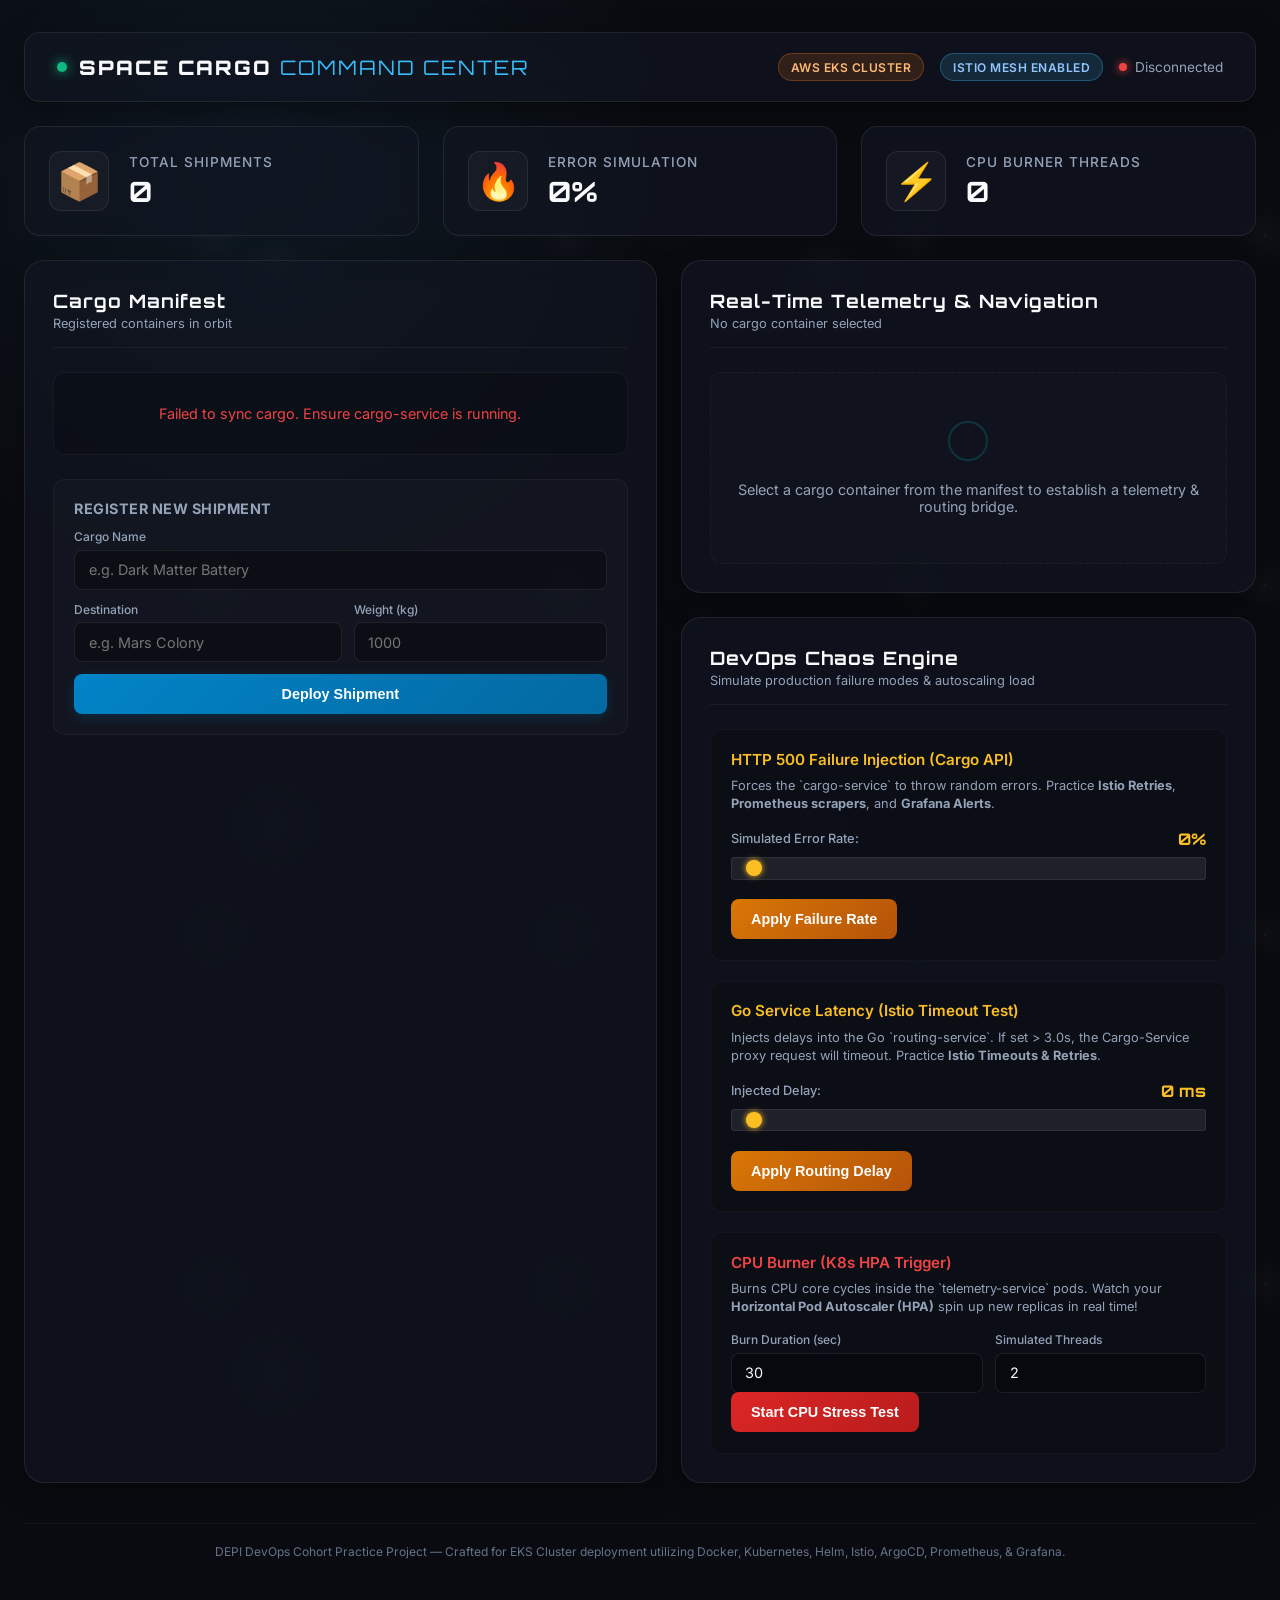
==== services/frontend/index.html @ b2c3ed79 "Fix title formatting in index.html" ====
<!DOCTYPE html>
<html lang="en">
<head>
    <meta charset="UTF-8">
    <meta name="viewport" content="width=device-width, initial-scale=1.0">
    <title>Space Cargo Command Center | DEPI DevOps</title>
    <!-- Google Fonts -->
    <link rel="preconnect" href="https://fonts.googleapis.com">
    <link rel="preconnect" href="https://fonts.gstatic.com" crossorigin>
    <link href="https://fonts.googleapis.com/css2?family=Inter:wght@300;400;500;600;700&family=Orbitron:wght@500;700;900&display=swap" rel="stylesheet">
    <link rel="stylesheet" href="style.css">
</head>
<body>
    <div class="glass-bg"></div>
    <div class="stars"></div>
    
    <div class="container">
        <!-- Header -->
        <header class="app-header">
            <div class="logo-area">
                <div class="glow-dot active"></div>
                <h1>SPACE CARGO <span class="thin">COMMAND CENTER</span></h1>
            </div>
            <div class="system-status">
                <span class="badge eks-badge">AWS EKS Cluster</span>
                <span class="badge istio-badge">Istio Mesh Enabled</span>
                <span class="connection-status" id="connection-status">
                    <span class="status-circle green"></span> Connected
                </span>
            </div>
        </header>

        <!-- Metrics Row -->
        <section class="metrics-row">
            <div class="metric-card card-glow-blue">
                <div class="card-icon">📦</div>
                <div class="card-info">
                    <h3>Total Shipments</h3>
                    <p class="metric-value" id="metric-total-shipments">0</p>
                </div>
            </div>
            <div class="metric-card card-glow-amber">
                <div class="card-icon">🔥</div>
                <div class="card-info">
                    <h3>Error Simulation</h3>
                    <p class="metric-value" id="metric-error-rate">0%</p>
                </div>
            </div>
            <div class="metric-card card-glow-red" id="metric-hpa-card">
                <div class="card-icon">⚡</div>
                <div class="card-info">
                    <h3>CPU Burner Threads</h3>
                    <p class="metric-value" id="metric-cpu-load">0</p>
                </div>
            </div>
        </section>

        <!-- Main Dashboard Split -->
        <main class="dashboard-grid">
            
            <!-- Left Side: Cargo Management -->
            <div class="panel cargo-panel">
                <div class="panel-header">
                    <h2>Cargo Manifest</h2>
                    <span class="panel-subtitle">Registered containers in orbit</span>
                </div>
                
                <div class="cargo-list-wrapper">
                    <ul id="cargo-list" class="cargo-list">
                        <!-- Loaded dynamically -->
                        <div class="loader-placeholder">Connecting to cargo registry...</div>
                    </ul>
                </div>

                <div class="form-container">
                    <h3>Register New Shipment</h3>
                    <form id="new-cargo-form" class="cargo-form">
                        <div class="form-group">
                            <label for="cargo-name">Cargo Name</label>
                            <input type="text" id="cargo-name" placeholder="e.g. Dark Matter Battery" required autocomplete="off">
                        </div>
                        <div class="form-row">
                            <div class="form-group">
                                <label for="cargo-destination">Destination</label>
                                <input type="text" id="cargo-destination" placeholder="e.g. Mars Colony" required autocomplete="off">
                            </div>
                            <div class="form-group">
                                <label for="cargo-weight">Weight (kg)</label>
                                <input type="number" id="cargo-weight" placeholder="1000" min="1" required autocomplete="off">
                            </div>
                        </div>
                        <button type="submit" class="btn btn-primary">Deploy Shipment</button>
                    </form>
                </div>
            </div>

            <!-- Right Side: Telemetry Details & DevOps Simulation -->
            <div class="right-column-grid">
                
                <!-- Telemetry & Navigation Viewer -->
                <div class="panel telemetry-panel">
                    <div class="panel-header">
                        <h2>Real-Time Telemetry & Navigation</h2>
                        <span class="panel-subtitle" id="selected-cargo-title">No cargo container selected</span>
                    </div>

                    <div class="telemetry-details" id="telemetry-details" style="display: none;">
                        <div class="telemetry-status-banner" id="telemetry-status-banner">
                            <span class="pulse-indicator red-glow"></span>
                            STATUS: <span id="telemetry-status-text">UNKNOWN</span>
                        </div>
                        
                        <div class="telemetry-widgets">
                            <div class="widget">
                                <span class="widget-label">Core Temp</span>
                                <div class="widget-value-row">
                                    <span class="widget-value" id="telemetry-temp">0.0</span>
                                    <span class="widget-unit">°C</span>
                                </div>
                                <div class="progress-bar-bg"><div class="progress-bar" id="temp-progress" style="width: 0%"></div></div>
                            </div>
                            <div class="widget">
                                <span class="widget-label">Fusion Fuel</span>
                                <div class="widget-value-row">
                                    <span class="widget-value" id="telemetry-fuel">0.0</span>
                                    <span class="widget-unit">%</span>
                                </div>
                                <div class="progress-bar-bg"><div class="progress-bar" id="fuel-progress" style="width: 0%"></div></div>
                            </div>
                            <div class="widget">
                                <span class="widget-label">Vibration Gs</span>
                                <div class="widget-value-row">
                                    <span class="widget-value" id="telemetry-vibe">0.00</span>
                                    <span class="widget-unit">G</span>
                                </div>
                                <div class="progress-bar-bg"><div class="progress-bar" id="vibe-progress" style="width: 0%"></div></div>
                            </div>
                            <div class="widget">
                                <span class="widget-label">Chamber Press.</span>
                                <div class="widget-value-row">
                                    <span class="widget-value" id="telemetry-press">0.0</span>
                                    <span class="widget-unit">kPa</span>
                                </div>
                                <div class="progress-bar-bg"><div class="progress-bar" id="press-progress" style="width: 0%"></div></div>
                            </div>
                        </div>

                        <!-- Go Service Waypoint Navigation Route -->
                        <div class="routing-section" id="routing-section">
                            <h4>Orbital Path Routing (Go Service)</h4>
                            <div class="route-tracker-container">
                                <div class="route-tracker-line"></div>
                                <div class="route-nodes" id="route-nodes">
                                    <!-- Populated dynamically -->
                                </div>
                            </div>
                            <div class="route-stats-row">
                                <div class="route-stat">
                                    <span class="route-stat-label">Estimated Distance</span>
                                    <span class="route-stat-value" id="route-distance">0.00 M km</span>
                                </div>
                                <div class="route-stat">
                                    <span class="route-stat-label">Calculated Transit Time</span>
                                    <span class="route-stat-value" id="route-eta">0 Hours</span>
                                </div>
                            </div>
                        </div>

                        <div class="telemetry-meta">
                            <span>Last ping: <strong id="telemetry-time">N/A</strong></span>
                            <span>EKS Gateway Routing: <strong class="green-text">Active</strong></span>
                        </div>
                    </div>
                    
                    <div id="no-telemetry-fallback" class="no-selection-message">
                        <div class="pulse-ring"></div>
                        Select a cargo container from the manifest to establish a telemetry & routing bridge.
                    </div>
                </div>

                <!-- DevOps Practice Controller -->
                <div class="panel devops-panel">
                    <div class="panel-header">
                        <h2>DevOps Chaos Engine</h2>
                        <span class="panel-subtitle">Simulate production failure modes & autoscaling load</span>
                    </div>

                    <div class="chaos-controls">
                        <!-- Error injection controls -->
                        <div class="chaos-card error-injector">
                            <h3>HTTP 500 Failure Injection (Cargo API)</h3>
                            <p class="control-desc">Forces the `cargo-service` to throw random errors. Practice <strong>Istio Retries</strong>, <strong>Prometheus scrapers</strong>, and <strong>Grafana Alerts</strong>.</p>
                            
                            <div class="slider-row">
                                <label for="error-rate-input">Simulated Error Rate:</label>
                                <span class="slider-value" id="error-rate-val">0%</span>
                            </div>
                            <input type="range" id="error-rate-input" min="0" max="100" value="0" class="styled-slider">
                            
                            <button id="btn-update-errors" class="btn btn-warning">Apply Failure Rate</button>
                        </div>

                        <!-- Go Service Latency injection controls -->
                        <div class="chaos-card latency-injector">
                            <h3>Go Service Latency (Istio Timeout Test)</h3>
                            <p class="control-desc">Injects delays into the Go `routing-service`. If set > 3.0s, the Cargo-Service proxy request will timeout. Practice <strong>Istio Timeouts & Retries</strong>.</p>
                            
                            <div class="slider-row">
                                <label for="latency-ms-input">Injected Delay:</label>
                                <span class="slider-value" id="latency-ms-val">0 ms</span>
                            </div>
                            <input type="range" id="latency-ms-input" min="0" max="4000" step="500" value="0" class="styled-slider">
                            
                            <button id="btn-update-latency" class="btn btn-warning">Apply Routing Delay</button>
                        </div>

                        <!-- Load generator controls -->
                        <div class="chaos-card load-generator">
                            <h3>CPU Burner (K8s HPA Trigger)</h3>
                            <p class="control-desc">Burns CPU core cycles inside the `telemetry-service` pods. Watch your <strong>Horizontal Pod Autoscaler (HPA)</strong> spin up new replicas in real time!</p>
                            
                            <div class="form-row">
                                <div class="form-group">
                                    <label for="load-duration">Burn Duration (sec)</label>
                                    <input type="number" id="load-duration" value="30" min="5" max="300">
                                </div>
                                <div class="form-group">
                                    <label for="load-cores">Simulated Threads</label>
                                    <input type="number" id="load-cores" value="2" min="1" max="4">
                                </div>
                            </div>
                            
                            <button id="btn-trigger-load" class="btn btn-danger">Start CPU Stress Test</button>
                        </div>
                    </div>
                </div>

            </div>

        </main>
        
        <!-- DevOps Architecture Educational Modal/Footer -->
        <footer class="app-footer">
            <p>DEPI DevOps Cohort Practice Project — Crafted for EKS Cluster deployment utilizing Docker, Kubernetes, Helm, Istio, ArgoCD, Prometheus, & Grafana.</p>
        </footer>
    </div>

    <script src="app.js"></script>
</body>
</html>
---- services/frontend/style.css ----
/* Design System variables */
:root {
    --bg-base: #0a0b10;
    --bg-panel: rgba(18, 22, 35, 0.65);
    --bg-panel-hover: rgba(26, 31, 48, 0.8);
    --border-color: rgba(255, 255, 255, 0.08);
    --border-glow: rgba(0, 242, 254, 0.15);
    
    --text-primary: #f8fafc;
    --text-secondary: #94a3b8;
    --text-muted: #64748b;
    
    --color-blue: #38bdf8;
    --color-blue-glow: rgba(56, 189, 248, 0.4);
    
    --color-amber: #fbbf24;
    --color-amber-glow: rgba(251, 191, 36, 0.4);
    
    --color-red: #ef4444;
    --color-red-glow: rgba(239, 68, 68, 0.4);
    
    --color-green: #10b981;
    --color-green-glow: rgba(16, 185, 129, 0.4);
    
    --font-sans: 'Inter', sans-serif;
    --font-mono: 'Orbitron', sans-serif;
}

* {
    box-sizing: border-box;
    margin: 0;
    padding: 0;
}

body {
    font-family: var(--font-sans);
    background-color: var(--bg-base);
    color: var(--text-primary);
    min-height: 100vh;
    overflow-x: hidden;
    position: relative;
    padding-bottom: 2rem;
}

/* Background sci-fi decorations */
.glass-bg {
    position: absolute;
    top: -20%;
    left: -10%;
    width: 60%;
    height: 60%;
    background: radial-gradient(circle, rgba(56, 189, 248, 0.08) 0%, rgba(0,0,0,0) 70%);
    z-index: -2;
    pointer-events: none;
}

.stars {
    position: absolute;
    top: 0;
    left: 0;
    width: 100%;
    height: 100%;
    background-image: 
        radial-gradient(white, rgba(255,255,255,.2) 2px, transparent 40px),
        radial-gradient(white, rgba(255,255,255,.15) 1px, transparent 30px);
    background-size: 550px 550px, 350px 350px;
    background-position: 0 0, 40px 60px;
    opacity: 0.15;
    z-index: -1;
}

.container {
    max-width: 1300px;
    margin: 0 auto;
    padding: 2rem 1.5rem;
    display: flex;
    flex-direction: column;
    gap: 1.5rem;
}

/* Header */
.app-header {
    display: flex;
    justify-content: space-between;
    align-items: center;
    padding: 1.25rem 2rem;
    background: var(--bg-panel);
    border: 1px solid var(--border-color);
    border-radius: 16px;
    backdrop-filter: blur(12px);
    box-shadow: 0 8px 32px rgba(0, 0, 0, 0.4);
}

.logo-area {
    display: flex;
    align-items: center;
    gap: 0.75rem;
}

.logo-area h1 {
    font-family: var(--font-mono);
    font-size: 1.25rem;
    letter-spacing: 2px;
    font-weight: 900;
    color: var(--text-primary);
}

.logo-area h1 .thin {
    font-weight: 300;
    color: var(--color-blue);
}

.glow-dot {
    width: 10px;
    height: 10px;
    border-radius: 50%;
    position: relative;
}

.glow-dot.active {
    background-color: var(--color-green);
    box-shadow: 0 0 12px var(--color-green);
    animation: pulse 2s infinite;
}

@keyframes pulse {
    0% { transform: scale(1); opacity: 1; }
    50% { transform: scale(1.3); opacity: 0.6; }
    100% { transform: scale(1); opacity: 1; }
}

.system-status {
    display: flex;
    align-items: center;
    gap: 1rem;
}

.badge {
    font-size: 0.75rem;
    font-weight: 600;
    padding: 0.35rem 0.75rem;
    border-radius: 20px;
    text-transform: uppercase;
    letter-spacing: 0.5px;
}

.eks-badge {
    background: rgba(249, 115, 22, 0.15);
    color: #fdba74;
    border: 1px solid rgba(249, 115, 22, 0.3);
}

.istio-badge {
    background: rgba(56, 189, 248, 0.15);
    color: #93c5fd;
    border: 1px solid rgba(56, 189, 248, 0.3);
}

.connection-status {
    display: inline-flex;
    align-items: center;
    gap: 0.5rem;
    font-size: 0.85rem;
    color: var(--text-secondary);
}

.status-circle {
    width: 8px;
    height: 8px;
    border-radius: 50%;
}

.status-circle.green {
    background-color: var(--color-green);
    box-shadow: 0 0 8px var(--color-green);
}

.status-circle.red {
    background-color: var(--color-red);
    box-shadow: 0 0 8px var(--color-red);
}

/* Metrics Row */
.metrics-row {
    display: grid;
    grid-template-columns: repeat(auto-fit, minmax(280px, 1fr));
    gap: 1.5rem;
}

.metric-card {
    background: var(--bg-panel);
    border: 1px solid var(--border-color);
    border-radius: 16px;
    padding: 1.5rem;
    display: flex;
    align-items: center;
    gap: 1.25rem;
    backdrop-filter: blur(12px);
    transition: transform 0.3s ease, border-color 0.3s ease, box-shadow 0.3s ease;
}

.metric-card:hover {
    transform: translateY(-4px);
}

.card-glow-blue:hover {
    border-color: rgba(56, 189, 248, 0.3);
    box-shadow: 0 8px 24px rgba(56, 189, 248, 0.15);
}

.card-glow-amber:hover {
    border-color: rgba(251, 191, 36, 0.3);
    box-shadow: 0 8px 24px rgba(251, 191, 36, 0.15);
}

.card-glow-red:hover {
    border-color: rgba(239, 68, 68, 0.3);
    box-shadow: 0 8px 24px rgba(239, 68, 68, 0.15);
}

.card-glow-red.burning {
    border-color: var(--color-red);
    box-shadow: 0 0 20px rgba(239, 68, 68, 0.3);
    animation: card-alert-pulse 1.5s infinite;
}

@keyframes card-alert-pulse {
    0% { background: var(--bg-panel); }
    50% { background: rgba(239, 68, 68, 0.05); }
    100% { background: var(--bg-panel); }
}

.card-icon {
    font-size: 2.25rem;
    width: 60px;
    height: 60px;
    border-radius: 12px;
    background: rgba(255, 255, 255, 0.03);
    display: flex;
    align-items: center;
    justify-content: center;
    border: 1px solid var(--border-color);
}

.card-info h3 {
    font-size: 0.85rem;
    text-transform: uppercase;
    letter-spacing: 1px;
    color: var(--text-secondary);
    font-weight: 500;
}

.metric-value {
    font-family: var(--font-mono);
    font-size: 1.75rem;
    font-weight: 700;
    margin-top: 0.25rem;
}

/* Dashboard Grid Split */
.dashboard-grid {
    display: grid;
    grid-template-columns: 1.1fr 1fr;
    gap: 1.5rem;
}

@media (max-width: 968px) {
    .dashboard-grid {
        grid-template-columns: 1fr;
    }
}

.right-column-grid {
    display: flex;
    flex-direction: column;
    gap: 1.5rem;
}

/* Panels */
.panel {
    background: var(--bg-panel);
    border: 1px solid var(--border-color);
    border-radius: 20px;
    padding: 1.75rem;
    backdrop-filter: blur(12px);
    box-shadow: 0 10px 30px rgba(0, 0, 0, 0.3);
}

.panel-header {
    margin-bottom: 1.5rem;
    border-bottom: 1px solid rgba(255, 255, 255, 0.05);
    padding-bottom: 1rem;
}

.panel-header h2 {
    font-family: var(--font-mono);
    font-size: 1.15rem;
    letter-spacing: 1px;
}

.panel-subtitle {
    font-size: 0.8rem;
    color: var(--text-secondary);
    display: block;
    margin-top: 0.25rem;
}

/* Cargo List */
.cargo-list-wrapper {
    max-height: 300px;
    overflow-y: auto;
    margin-bottom: 1.5rem;
    border: 1px solid rgba(255, 255, 255, 0.05);
    border-radius: 12px;
    background: rgba(0, 0, 0, 0.2);
}

.cargo-list {
    list-style: none;
}

.cargo-item {
    display: flex;
    justify-content: space-between;
    align-items: center;
    padding: 1rem 1.25rem;
    border-bottom: 1px solid rgba(255, 255, 255, 0.04);
    cursor: pointer;
    transition: background 0.2s ease, border-color 0.2s ease;
}

.cargo-item:last-child {
    border-bottom: none;
}

.cargo-item:hover {
    background: rgba(255, 255, 255, 0.03);
}

.cargo-item.selected {
    background: rgba(56, 189, 248, 0.06);
    border-left: 3px solid var(--color-blue);
    padding-left: calc(1.25rem - 3px);
}

.cargo-meta {
    display: flex;
    flex-direction: column;
    gap: 0.25rem;
}

.cargo-id {
    font-family: var(--font-mono);
    font-size: 0.75rem;
    color: var(--color-blue);
    font-weight: 700;
}

.cargo-name {
    font-weight: 600;
    font-size: 0.95rem;
}

.cargo-dest {
    font-size: 0.75rem;
    color: var(--text-muted);
}

.cargo-stats {
    text-align: right;
    display: flex;
    flex-direction: column;
    gap: 0.25rem;
}

.cargo-weight {
    font-size: 0.85rem;
    font-family: var(--font-mono);
}

.cargo-status-badge {
    font-size: 0.7rem;
    padding: 0.15rem 0.5rem;
    border-radius: 10px;
    background: rgba(16, 185, 129, 0.15);
    color: var(--color-green);
    border: 1px solid rgba(16, 185, 129, 0.2);
    display: inline-block;
    align-self: flex-end;
}

/* Forms */
.form-container {
    background: rgba(255, 255, 255, 0.02);
    border: 1px solid rgba(255, 255, 255, 0.04);
    border-radius: 12px;
    padding: 1.25rem;
}

.form-container h3 {
    font-size: 0.9rem;
    margin-bottom: 0.75rem;
    color: var(--text-secondary);
    text-transform: uppercase;
    letter-spacing: 0.5px;
}

.cargo-form {
    display: flex;
    flex-direction: column;
    gap: 0.75rem;
}

.form-group {
    display: flex;
    flex-direction: column;
    gap: 0.35rem;
}

.form-row {
    display: grid;
    grid-template-columns: 1.2fr 1fr;
    gap: 0.75rem;
}

label {
    font-size: 0.75rem;
    color: var(--text-secondary);
    font-weight: 500;
}

input {
    background: rgba(0, 0, 0, 0.3);
    border: 1px solid var(--border-color);
    padding: 0.65rem 0.85rem;
    border-radius: 8px;
    color: var(--text-primary);
    font-family: var(--font-sans);
    font-size: 0.9rem;
    transition: border-color 0.2s ease, box-shadow 0.2s ease;
}

input:focus {
    outline: none;
    border-color: var(--color-blue);
    box-shadow: 0 0 8px rgba(56, 189, 248, 0.25);
}

/* Buttons */
.btn {
    padding: 0.75rem 1.25rem;
    border: none;
    border-radius: 8px;
    font-weight: 600;
    cursor: pointer;
    font-size: 0.9rem;
    transition: all 0.2s ease;
    text-align: center;
}

.btn-primary {
    background: linear-gradient(135deg, #0284c7 0%, #0369a1 100%);
    color: white;
    box-shadow: 0 4px 12px rgba(2, 132, 199, 0.2);
}

.btn-primary:hover {
    background: linear-gradient(135deg, #0ea5e9 0%, #0284c7 100%);
    box-shadow: 0 4px 16px rgba(14, 165, 233, 0.35);
}

.btn-warning {
    background: linear-gradient(135deg, #d97706 0%, #b45309 100%);
    color: white;
}

.btn-warning:hover {
    background: linear-gradient(135deg, #f59e0b 0%, #d97706 100%);
    box-shadow: 0 4px 16px rgba(245, 158, 11, 0.3);
}

.btn-danger {
    background: linear-gradient(135deg, #dc2626 0%, #b91c1c 100%);
    color: white;
}

.btn-danger:hover {
    background: linear-gradient(135deg, #ef4444 0%, #dc2626 100%);
    box-shadow: 0 4px 16px rgba(239, 68, 68, 0.3);
}

.btn:active {
    transform: scale(0.98);
}

/* Telemetry Widgets */
.telemetry-status-banner {
    display: flex;
    align-items: center;
    gap: 0.5rem;
    padding: 0.75rem 1rem;
    background: rgba(255, 255, 255, 0.02);
    border: 1px solid var(--border-color);
    border-radius: 8px;
    margin-bottom: 1.25rem;
    font-family: var(--font-mono);
    font-size: 0.8rem;
    font-weight: 700;
}

.pulse-indicator {
    width: 8px;
    height: 8px;
    border-radius: 50%;
    display: inline-block;
}

.red-glow { background-color: var(--color-red); box-shadow: 0 0 10px var(--color-red); }
.green-glow { background-color: var(--color-green); box-shadow: 0 0 10px var(--color-green); }
.amber-glow { background-color: var(--color-amber); box-shadow: 0 0 10px var(--color-amber); }

.telemetry-widgets {
    display: grid;
    grid-template-columns: 1fr 1fr;
    gap: 1rem;
    margin-bottom: 1.25rem;
}

@media (max-width: 480px) {
    .telemetry-widgets {
        grid-template-columns: 1fr;
    }
}

.widget {
    background: rgba(0, 0, 0, 0.2);
    border: 1px solid rgba(255, 255, 255, 0.03);
    padding: 1rem;
    border-radius: 12px;
}

.widget-label {
    font-size: 0.75rem;
    color: var(--text-secondary);
    display: block;
    margin-bottom: 0.25rem;
}

.widget-value-row {
    display: flex;
    align-items: baseline;
    gap: 0.25rem;
    margin-bottom: 0.5rem;
}

.widget-value {
    font-family: var(--font-mono);
    font-size: 1.5rem;
    font-weight: 700;
}

.widget-unit {
    font-size: 0.8rem;
    color: var(--text-muted);
}

.progress-bar-bg {
    height: 4px;
    background: rgba(255, 255, 255, 0.05);
    border-radius: 2px;
    overflow: hidden;
}

.progress-bar {
    height: 100%;
    background-color: var(--color-blue);
    width: 0%;
    transition: width 0.4s cubic-bezier(0.1, 0.8, 0.3, 1);
}

.telemetry-meta {
    display: flex;
    justify-content: space-between;
    font-size: 0.75rem;
    color: var(--text-muted);
    margin-top: 1rem;
}

.green-text {
    color: var(--color-green);
}

/* fallbacks */
.no-selection-message {
    padding: 3rem 1.5rem;
    text-align: center;
    color: var(--text-secondary);
    font-size: 0.9rem;
    display: flex;
    flex-direction: column;
    align-items: center;
    gap: 1.25rem;
    background: rgba(255,255,255,0.01);
    border: 1px dashed rgba(255, 255, 255, 0.05);
    border-radius: 12px;
}

.pulse-ring {
    width: 40px;
    height: 40px;
    border: 2px solid var(--border-glow);
    border-radius: 50%;
    animation: ping-ring 2.5s infinite;
}

@keyframes ping-ring {
    0% { transform: scale(0.9); opacity: 0.1; }
    50% { transform: scale(1.1); opacity: 0.5; }
    100% { transform: scale(0.9); opacity: 0.1; }
}

.loader-placeholder {
    padding: 2rem;
    text-align: center;
    color: var(--text-muted);
    font-size: 0.9rem;
}

/* Go Routing Path Styling */
.routing-section {
    background: rgba(255, 255, 255, 0.01);
    border: 1px solid rgba(255, 255, 255, 0.03);
    border-radius: 12px;
    padding: 1.25rem;
    margin-bottom: 1.25rem;
}

.routing-section h4 {
    font-family: var(--font-mono);
    font-size: 0.8rem;
    text-transform: uppercase;
    letter-spacing: 1px;
    color: var(--text-secondary);
    margin-bottom: 1.25rem;
}

.route-tracker-container {
    position: relative;
    height: 60px;
    margin-bottom: 1rem;
    display: flex;
    align-items: center;
}

.route-tracker-line {
    position: absolute;
    left: 10px;
    right: 10px;
    height: 2px;
    background: linear-gradient(90deg, var(--color-blue) 0%, rgba(56, 189, 248, 0.15) 100%);
    z-index: 1;
}

.route-nodes {
    width: 100%;
    display: flex;
    justify-content: space-between;
    z-index: 2;
}

.route-node {
    display: flex;
    flex-direction: column;
    align-items: center;
    gap: 0.5rem;
    position: relative;
}

.node-dot {
    width: 12px;
    height: 12px;
    border-radius: 50%;
    background-color: #334155;
    border: 2px solid #1e293b;
    transition: all 0.3s ease;
}

.route-node.completed .node-dot {
    background-color: var(--color-blue);
    box-shadow: 0 0 6px var(--color-blue);
}

.route-node.active .node-dot {
    background-color: var(--color-green);
    box-shadow: 0 0 10px var(--color-green);
    animation: pulse 1.5s infinite;
}

.node-label {
    font-size: 0.65rem;
    font-weight: 500;
    color: var(--text-muted);
    text-align: center;
    max-width: 65px;
    white-space: nowrap;
    overflow: hidden;
    text-overflow: ellipsis;
}

.route-node.active .node-label {
    color: var(--color-green);
    font-weight: 700;
}

.route-node.completed .node-label {
    color: var(--color-blue);
}

.route-stats-row {
    display: flex;
    justify-content: space-between;
    background: rgba(0, 0, 0, 0.15);
    border-radius: 8px;
    padding: 0.75rem 1rem;
}

.route-stat {
    display: flex;
    flex-direction: column;
    gap: 0.25rem;
}

.route-stat-label {
    font-size: 0.7rem;
    color: var(--text-muted);
}

.route-stat-value {
    font-family: var(--font-mono);
    font-size: 0.85rem;
    font-weight: 700;
    color: var(--color-blue);
}

/* Chaos Section */
.chaos-controls {
    display: flex;
    flex-direction: column;
    gap: 1.25rem;
}

.chaos-card {
    background: rgba(0, 0, 0, 0.15);
    border: 1px solid rgba(255, 255, 255, 0.03);
    border-radius: 12px;
    padding: 1.25rem;
}

.chaos-card h3 {
    font-size: 0.95rem;
    font-weight: 600;
    margin-bottom: 0.5rem;
    display: flex;
    align-items: center;
    gap: 0.5rem;
}

.error-injector h3 { color: var(--color-amber); }
.latency-injector h3 { color: var(--color-amber); }
.load-generator h3 { color: var(--color-red); }

.control-desc {
    font-size: 0.8rem;
    color: var(--text-secondary);
    line-height: 1.4;
    margin-bottom: 1rem;
}

.slider-row {
    display: flex;
    justify-content: space-between;
    align-items: center;
    margin-bottom: 0.5rem;
}

.slider-row label {
    font-size: 0.8rem;
}

.slider-value {
    font-family: var(--font-mono);
    font-weight: 700;
    color: var(--color-amber);
}

.styled-slider {
    width: 100%;
    margin-bottom: 1.25rem;
    background: rgba(255, 255, 255, 0.08);
    height: 6px;
    border-radius: 3px;
    outline: none;
    -webkit-appearance: none;
}

.styled-slider::-webkit-slider-thumb {
    -webkit-appearance: none;
    width: 16px;
    height: 16px;
    border-radius: 50%;
    background: var(--color-amber);
    box-shadow: 0 0 6px var(--color-amber);
    cursor: pointer;
}

/* Footer styling */
.app-footer {
    text-align: center;
    color: var(--text-muted);
    font-size: 0.75rem;
    border-top: 1px solid rgba(255, 255, 255, 0.04);
    padding-top: 1.25rem;
    margin-top: 1rem;
}
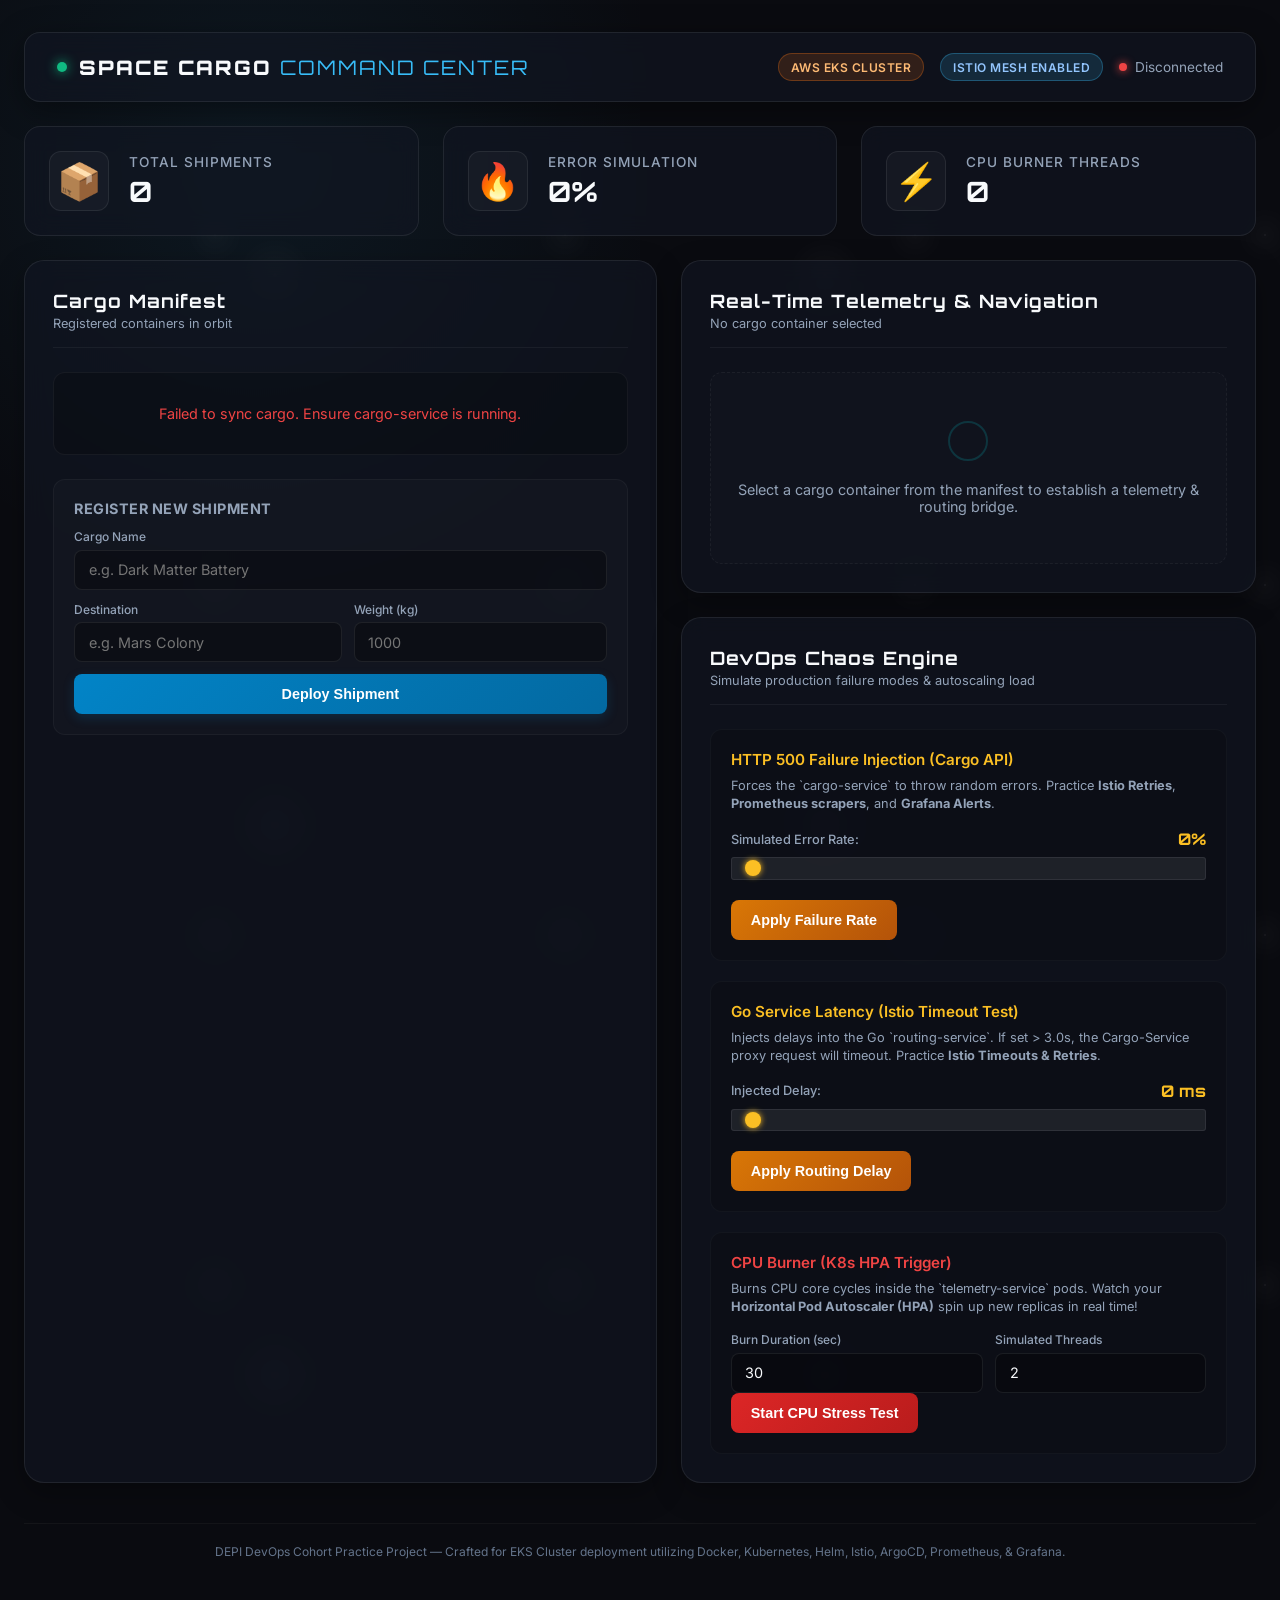
==== commit 4d8ba504: "Fix title formatting in index.html" ====
--- a/services/frontend/index.html
+++ b/services/frontend/index.html
@@ -3,7 +3,7 @@
 <head>
     <meta charset="UTF-8">
     <meta name="viewport" content="width=device-width, initial-scale=1.0">
-    <title>Space Cargo Command Center | DEPI DevOps</title>
+    <title>Space Cargo Command Center | DEPI-DevOps</title>
     <!-- Google Fonts -->
     <link rel="preconnect" href="https://fonts.googleapis.com">
     <link rel="preconnect" href="https://fonts.gstatic.com" crossorigin>
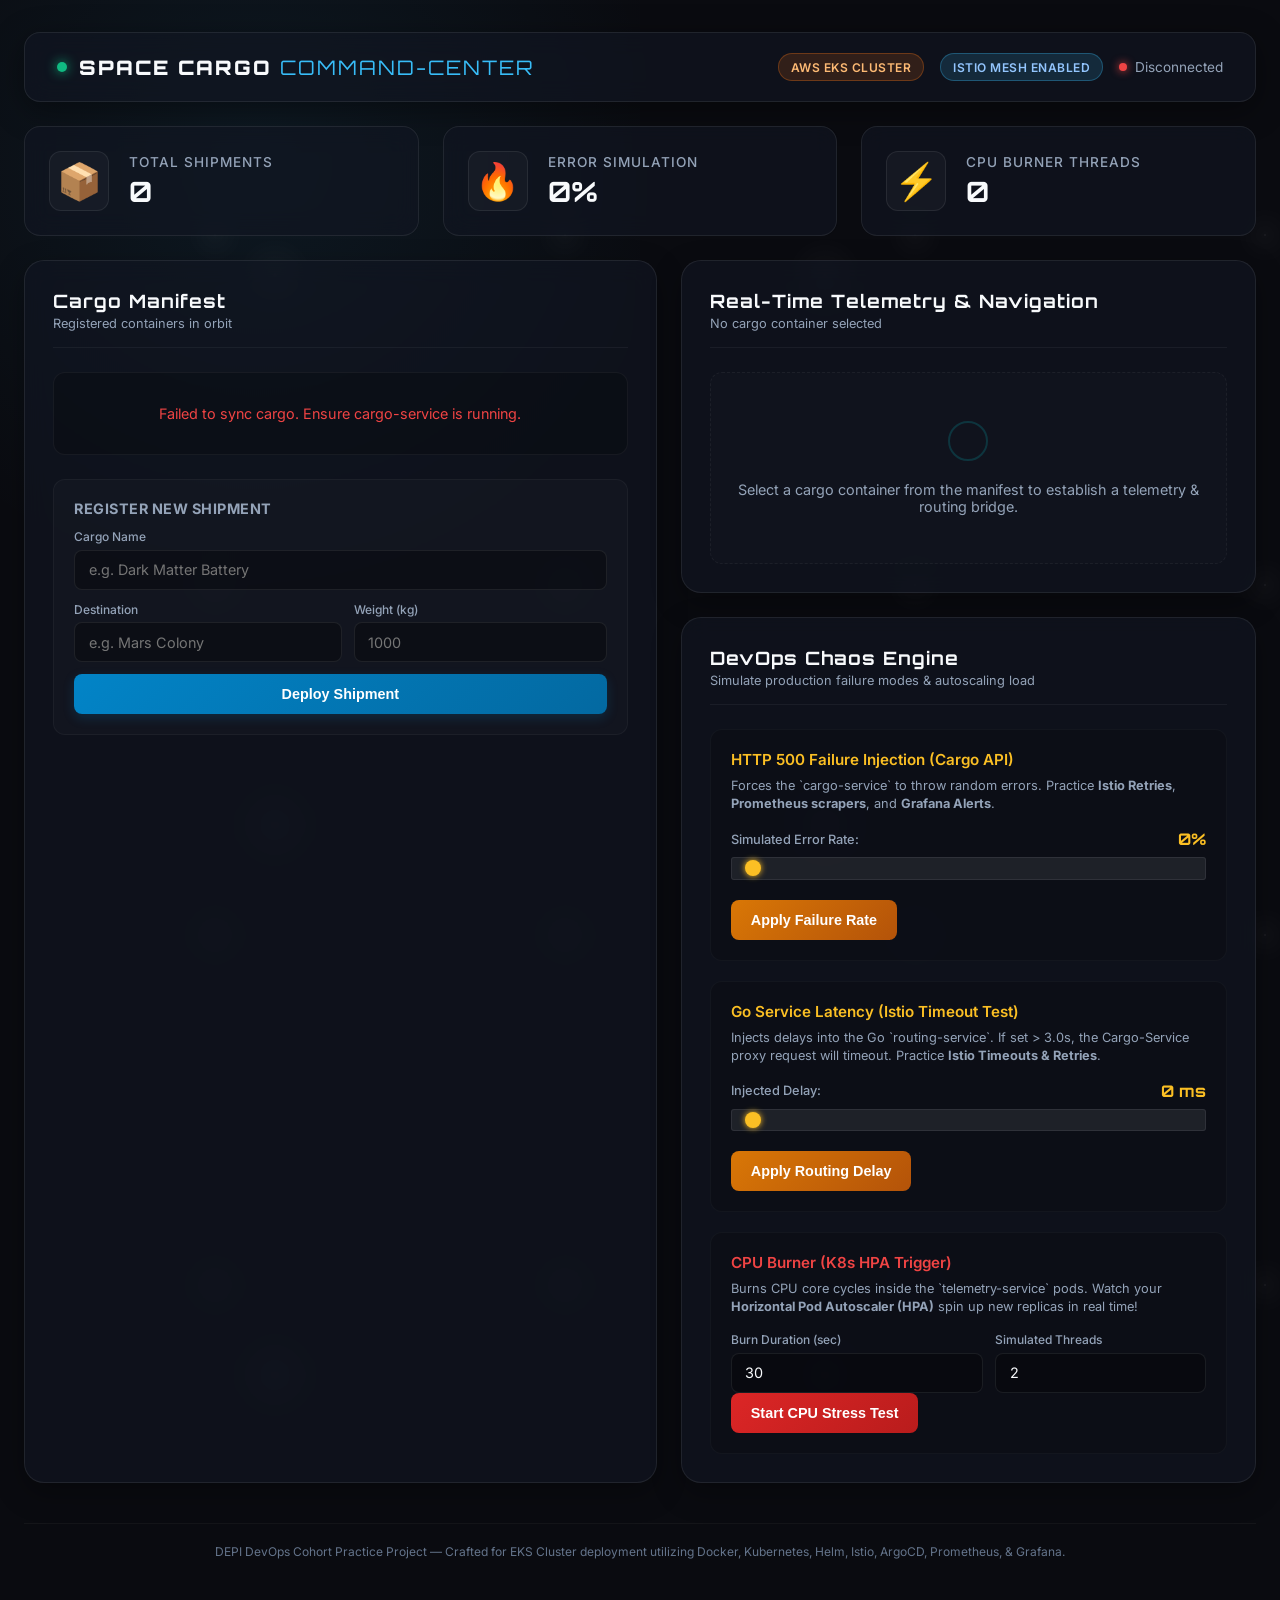
==== commit 710cbee5: "Fix header span text from 'COMMAND CENTER' to 'COMMAND-CENTER'" ====
--- a/services/frontend/index.html
+++ b/services/frontend/index.html
@@ -3,7 +3,7 @@
 <head>
     <meta charset="UTF-8">
     <meta name="viewport" content="width=device-width, initial-scale=1.0">
-    <title>Space Cargo Command Center | DEPI-DevOps</title>
+    <title>Space Cargo Command Center | DEPI DevOps</title>
     <!-- Google Fonts -->
     <link rel="preconnect" href="https://fonts.googleapis.com">
     <link rel="preconnect" href="https://fonts.gstatic.com" crossorigin>
@@ -19,7 +19,7 @@
         <header class="app-header">
             <div class="logo-area">
                 <div class="glow-dot active"></div>
-                <h1>SPACE CARGO <span class="thin">COMMAND CENTER</span></h1>
+                <h1>SPACE CARGO <span class="thin">COMMAND-CENTER</span></h1>
             </div>
             <div class="system-status">
                 <span class="badge eks-badge">AWS EKS Cluster</span>
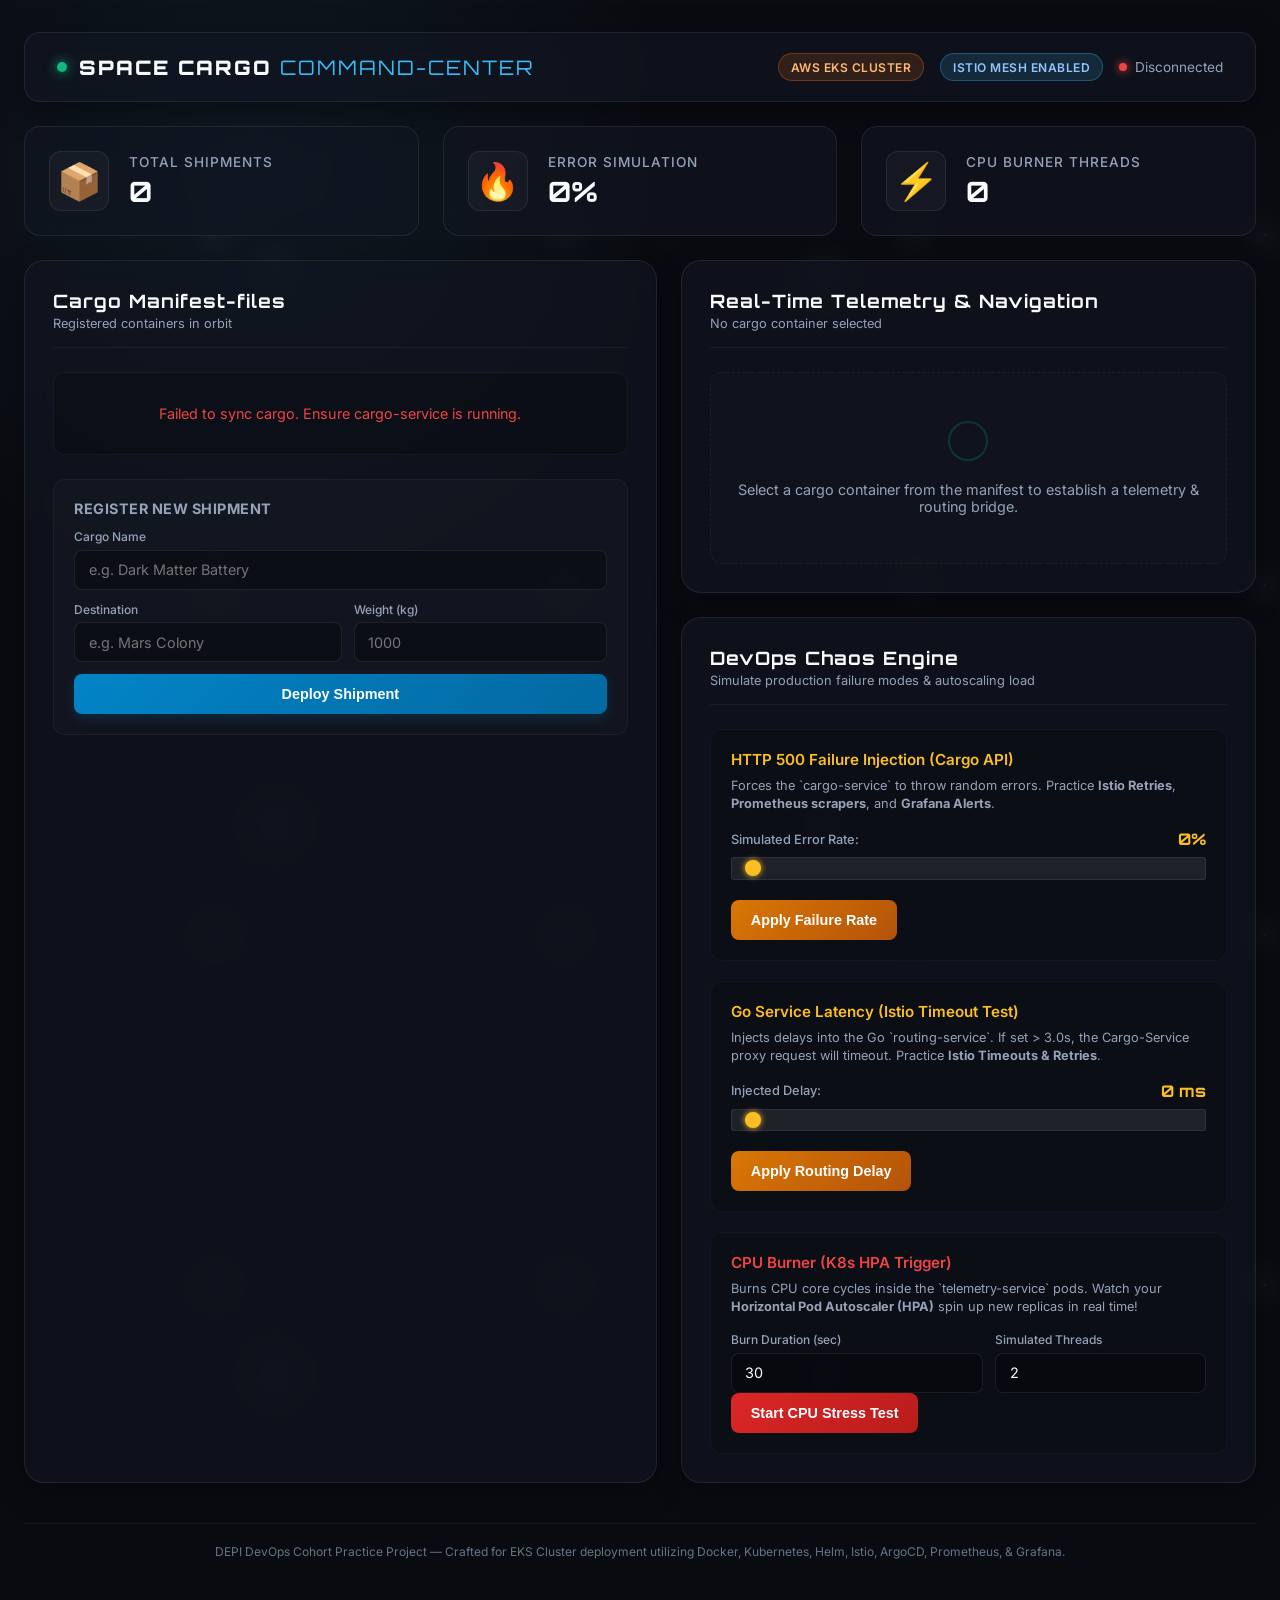
==== commit 9cc85411: "Rename 'Cargo Manifest' to 'Cargo Manifest-files'" ====
--- a/services/frontend/index.html
+++ b/services/frontend/index.html
@@ -3,7 +3,7 @@
 <head>
     <meta charset="UTF-8">
     <meta name="viewport" content="width=device-width, initial-scale=1.0">
-    <title>Space Cargo Command Center | DEPI DevOps</title>
+    <title>Space Cargo Command Center | Mazen DevOps</title>
     <!-- Google Fonts -->
     <link rel="preconnect" href="https://fonts.googleapis.com">
     <link rel="preconnect" href="https://fonts.gstatic.com" crossorigin>
@@ -61,7 +61,7 @@
             <!-- Left Side: Cargo Management -->
             <div class="panel cargo-panel">
                 <div class="panel-header">
-                    <h2>Cargo Manifest</h2>
+                    <h2>Cargo Manifest-files</h2>
                     <span class="panel-subtitle">Registered containers in orbit</span>
                 </div>
                 
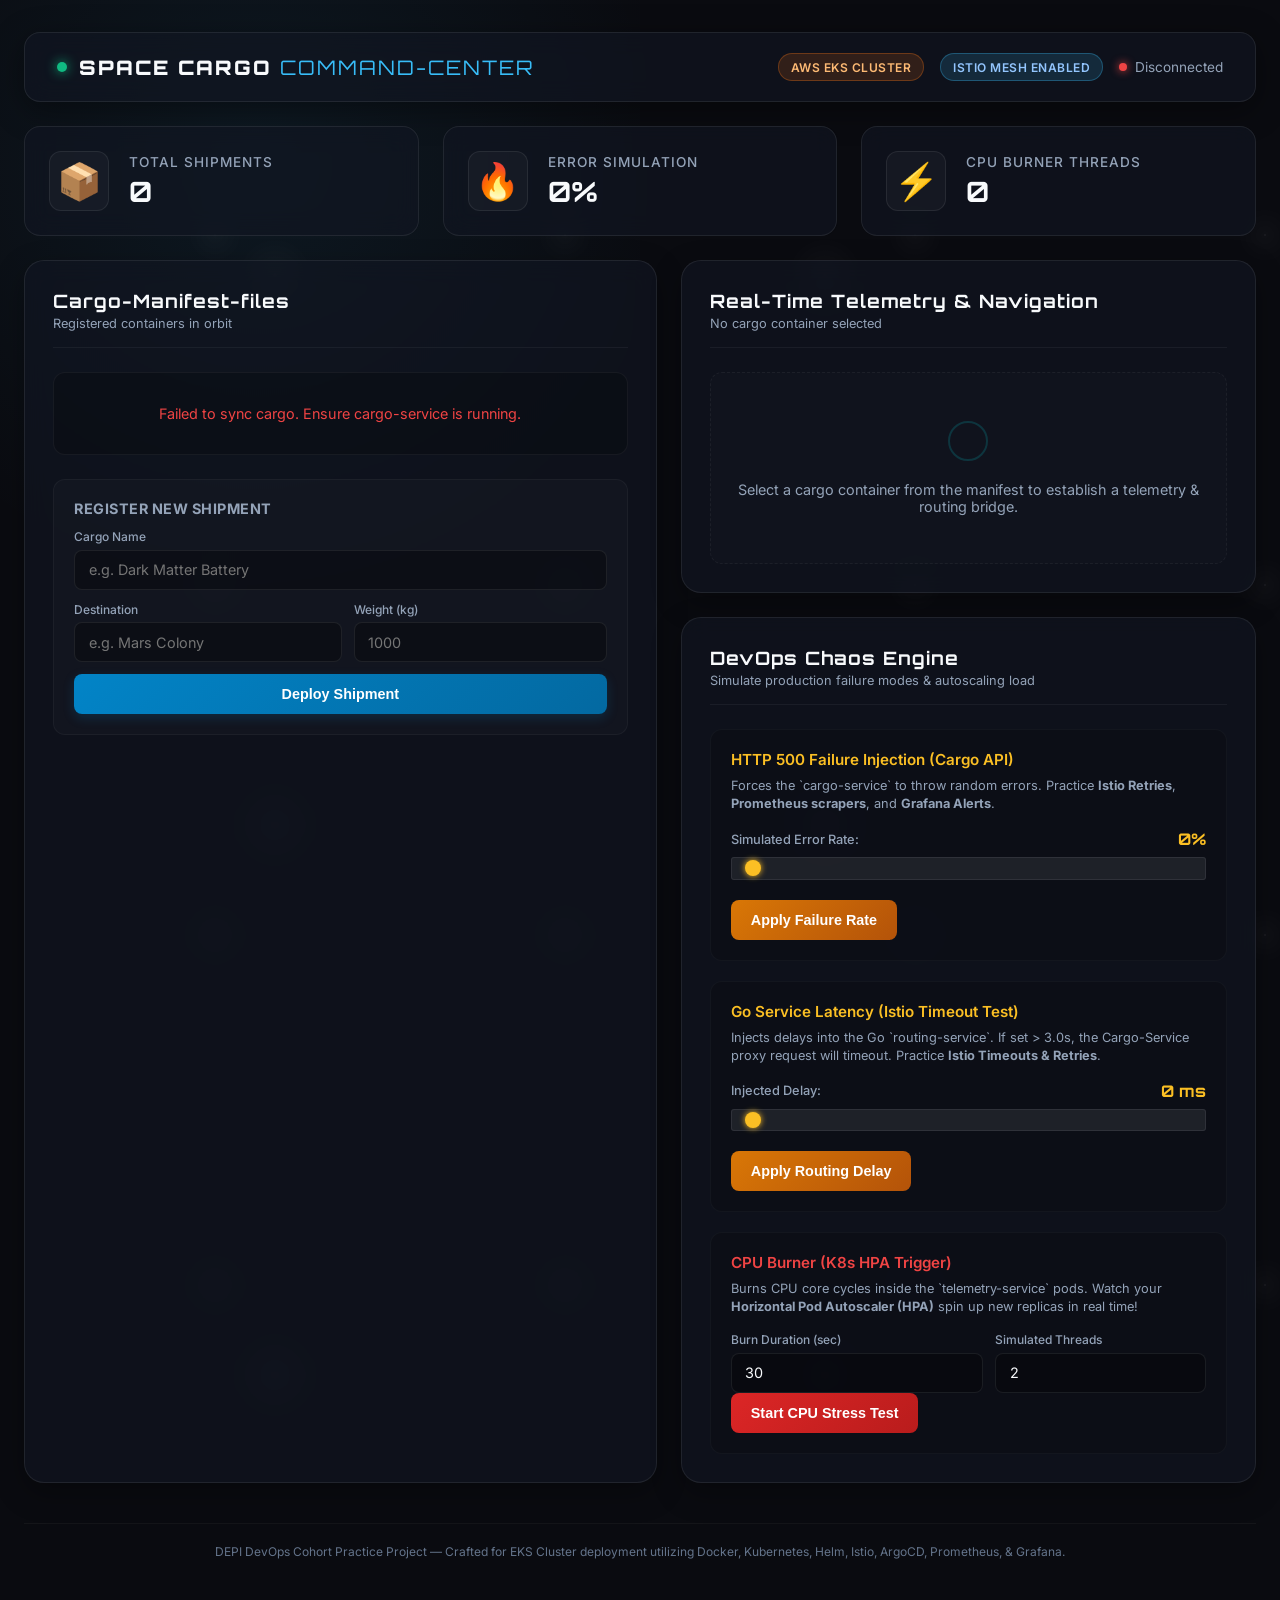
==== commit 2cf29bec: "Fix typo in Cargo Manifest header" ====
--- a/services/frontend/index.html
+++ b/services/frontend/index.html
@@ -61,7 +61,7 @@
             <!-- Left Side: Cargo Management -->
             <div class="panel cargo-panel">
                 <div class="panel-header">
-                    <h2>Cargo Manifest-files</h2>
+                    <h2>Cargo-Manifest-files</h2>
                     <span class="panel-subtitle">Registered containers in orbit</span>
                 </div>
                 
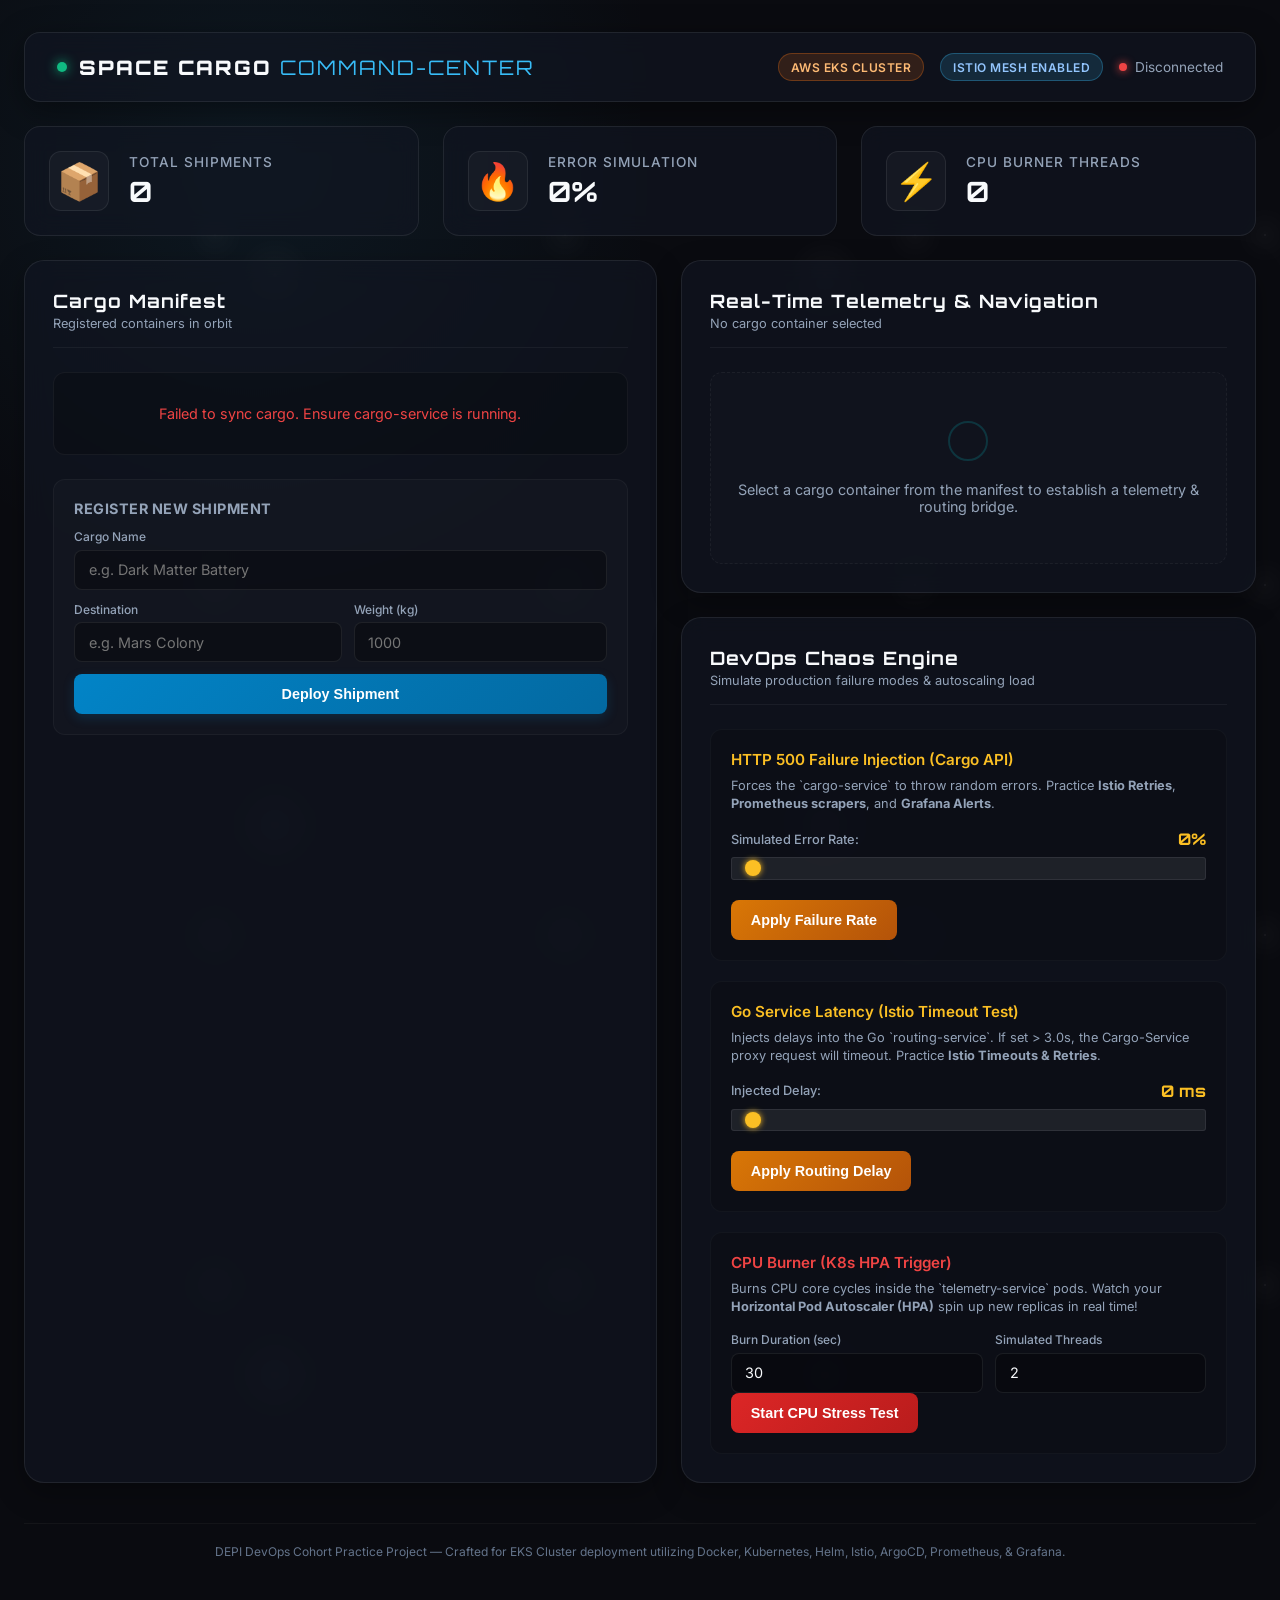
==== commit f4691a26: "Update title and header for Cargo Management" ====
--- a/services/frontend/index.html
+++ b/services/frontend/index.html
@@ -3,7 +3,7 @@
 <head>
     <meta charset="UTF-8">
     <meta name="viewport" content="width=device-width, initial-scale=1.0">
-    <title>Space Cargo Command Center | Mazen DevOps</title>
+    <title>Space Cargo Command Center | DEPI DevOps</title>
     <!-- Google Fonts -->
     <link rel="preconnect" href="https://fonts.googleapis.com">
     <link rel="preconnect" href="https://fonts.gstatic.com" crossorigin>
@@ -61,7 +61,7 @@
             <!-- Left Side: Cargo Management -->
             <div class="panel cargo-panel">
                 <div class="panel-header">
-                    <h2>Cargo-Manifest-files</h2>
+                    <h2>Cargo Manifest</h2>
                     <span class="panel-subtitle">Registered containers in orbit</span>
                 </div>
                 
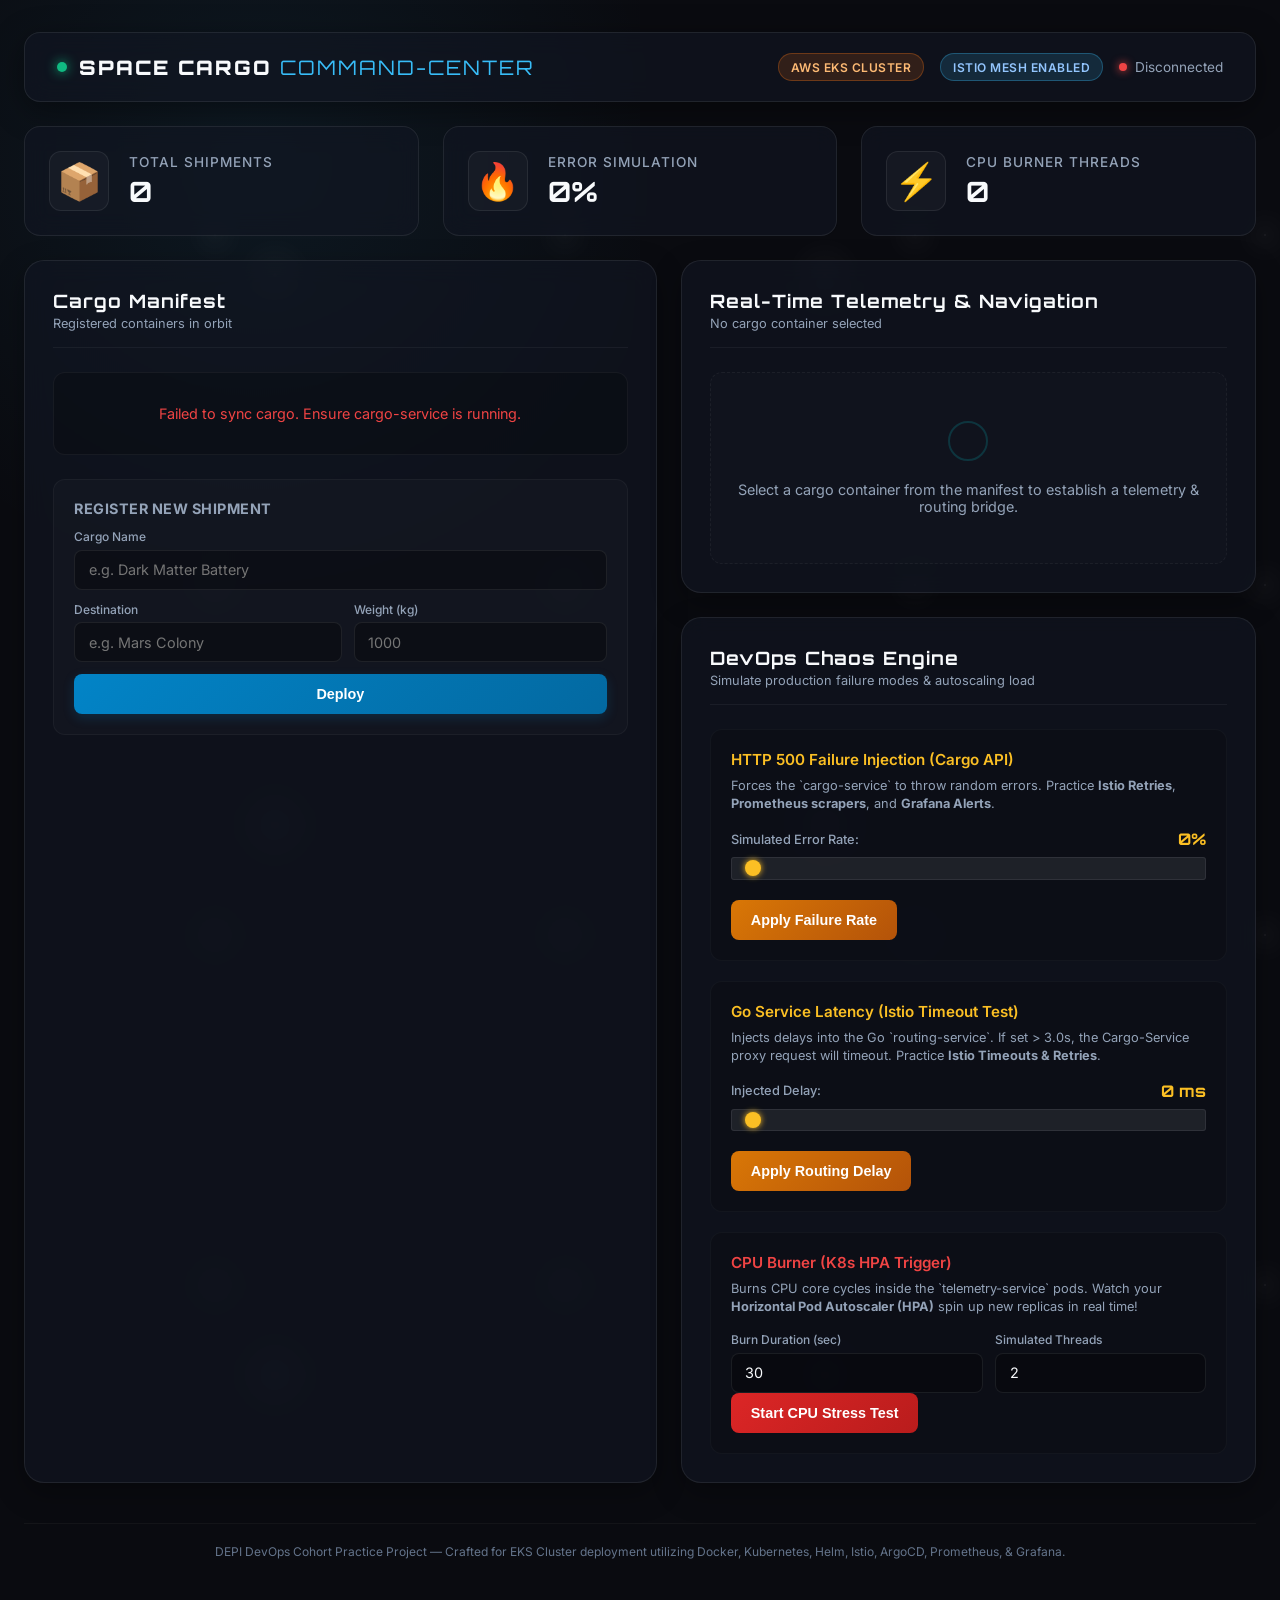
==== commit d4d187af: "Change button text from 'Deploy Shipment' to 'Deploy'" ====
--- a/services/frontend/index.html
+++ b/services/frontend/index.html
@@ -89,7 +89,7 @@
                                 <input type="number" id="cargo-weight" placeholder="1000" min="1" required autocomplete="off">
                             </div>
                         </div>
-                        <button type="submit" class="btn btn-primary">Deploy Shipment</button>
+                        <button type="submit" class="btn btn-primary">Deploy</button>
                     </form>
                 </div>
             </div>
